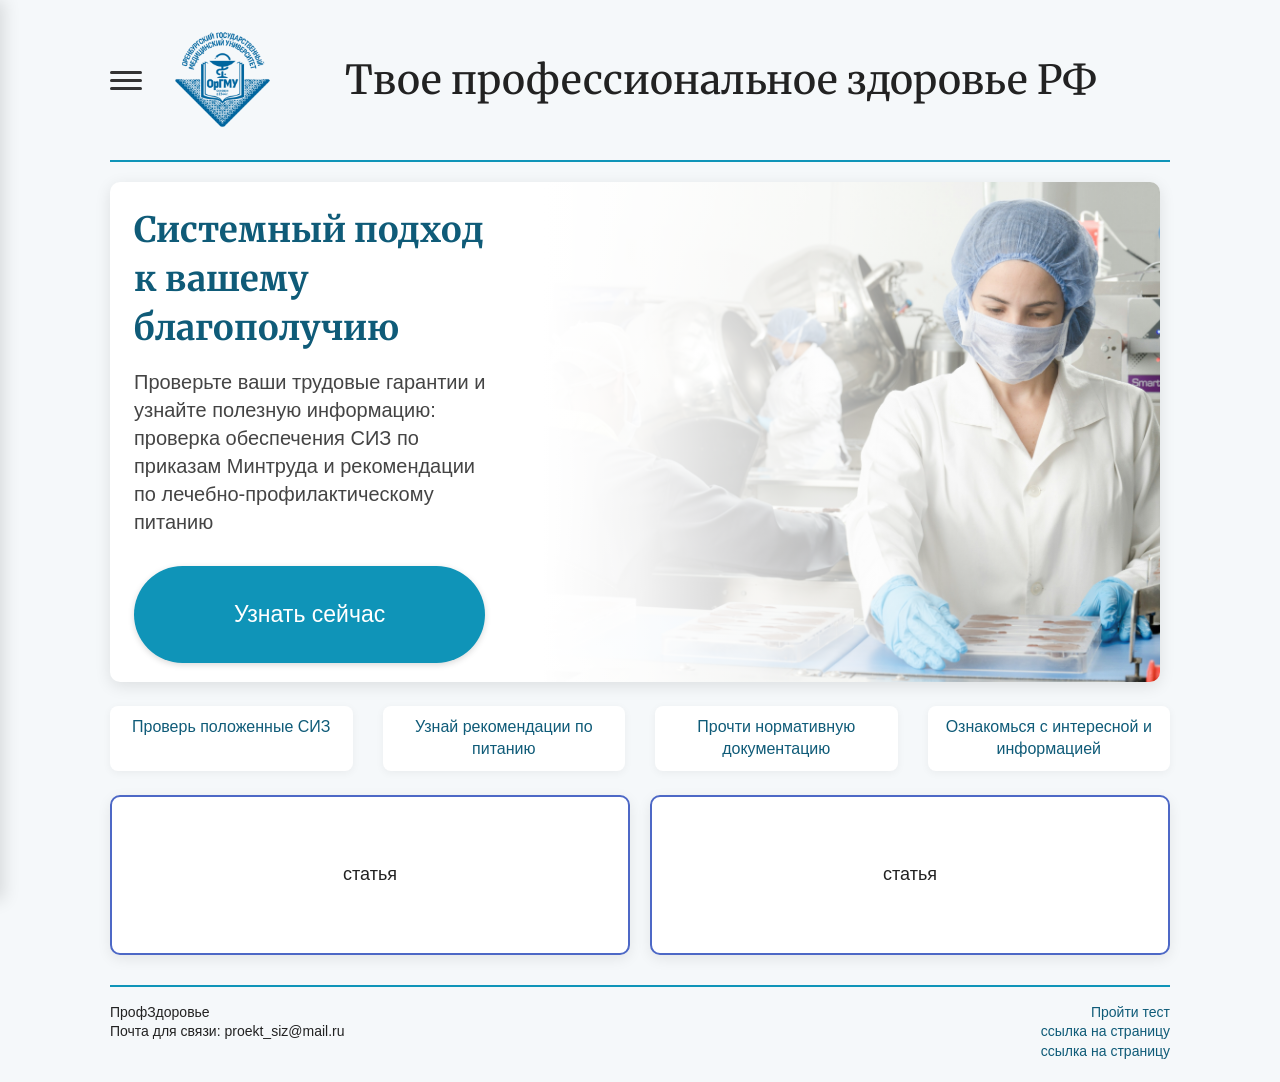
==== index.html @ 369a7823 "start" ====
<!DOCTYPE html>
<html lang="ru">
<head>
    <link rel="stylesheet" href="style.css">
    <meta charset="UTF-8">
    <title>Название проекта</title>
    <meta name="viewport" content="width=device-width, initial-scale=1.0">
    <link rel="preconnect" href="https://fonts.googleapis.com">
<link rel="preconnect" href="https://fonts.gstatic.com" crossorigin>
<link href="https://fonts.googleapis.com/css2?family=Merriweather:ital,opsz,wght@0,18..144,300..900;1,18..144,300..900&display=swap" rel="stylesheet">
    
</head>
<body>
<nav class="side-menu" id="sideMenu">
    <div class="side-menu__header">Меню</div>
    <a href="index.html" class="side-menu__item side-menu__item--active">Главная</a>
    <a href="page1.html" class="side-menu__item">Пройти тест</a>
    <a href="page2.html" class="side-menu__item">Нормативная документация</a>
    <a href="#" class="side-menu__item">Контакты</a>

    <div class="side-menu__footer">
        © 2025<br>
        ПрофЗдоровье
    </div>
</nav>

<div class="page">
    <!-- верх -->
    <div class="top-row">
        <div class="burger" id="burger">
            <span></span>
            <span></span>
            <span></span>
        </div>

        <!-- <div class="logo"> -->
            <img src="images/Logo.png">
        <!-- </div> -->

        <div class="site-title">Твое профессиональное здоровье РФ</div>
    </div>

    <div class="divider"></div>

    <!-- выпадающее меню, открывается по бургеру -->
   <!-- левое выдвигающееся меню -->



    <!-- баннер -->
    <section class="hero">
        <div class="hero-text">
            <h2 class="hero-title">Системный подхoд к вашему благополучию</h2>
            <p class="hero-p">
                Проверьте ваши трудовые гарантии и узнайте полезную информацию: проверка обеспечения СИЗ по приказам Минтруда и рекомендации по лечебно-профилактическому питанию
            </p>
            <button class="hero-button" id="heroButton" onclick="window.location.href='page1.html'" >Узнать сейчас</button>
        </div>
        <div class="hero-image">
            <i></i>
        </div>
    </section>

    <!-- четыре текста -->
    <div class="tabs">
        <div class="tabs-item">Проверь положенные СИЗ</div>
        <div class="tabs-item">Узнай рекомендации по питанию</div>
        <div class="tabs-item">Прочти нормативную документацию</div>
        <div class="tabs-item">Ознакомься с интересной и информацией</div>
    </div>

    <!-- статьи -->
    <section class="articles">
        <div class="article">статья</div>
        <div class="article">статья</div>
    </section>

    <!-- подвал -->
    <footer>
        <div class="footer-left">
            ПрофЗдоровье<br>
            Почта для связи: proekt_siz@mail.ru
        </div>
        <div class="footer-right">
            <a href="page1.html" class="footer-link">Пройти тест</a>
            <a href="#" class="footer-link">ссылка на страницу</a>
            <a href="#" class="footer-link">ссылка на страницу</a>
        </div>
    </footer>
</div>
    <script src="script.js"></script>

</body>
</html>
---- style.css ----
* {
    box-sizing: border-box;
    margin: 0;
    padding: 0;
}

body {
    font-family: Arial, sans-serif;
    background: #f5f8fa;
    color: #222;
    line-height: 1.4;
}

/* Контейнер */
.page {
    max-width: 1100px;
    margin: 0 auto;
    padding: 20px;
}

/* Шапка */
.top-row {
    display: flex;
    align-items: center;
    padding: 10px 0;
}

.burger {
    width: 32px;
    cursor: pointer;
}

.burger span {
    display: block;
    height: 3px;
    margin: 5px 0;
    background: #333;
    border-radius: 2px;
}

.logo {
    width: 100px;
    height: 100px;
    border: 2px solid #0f94b8;
    border-radius: 6px;
    display: flex;
    align-items: center;
    justify-content: center;
    font-size: 11px;
    color: #0f94b8;
    font-weight: bold;
    background: white;
    box-shadow: 0 0 6px rgba(0,0,0,0.08);
    margin-left: 30px;
}

img {
     width: 100px;
    height: 100px;
     margin-left: 30px;
}

.site-title {
    font-family: 'Merriweather', sans-serif;
    font-size: 40px;
    margin-left: auto;
    margin-right: auto;
    font-weight: 500;
    color: #222;
}

.divider {
    border-top: 2px solid #0f94b8;
    margin: 20px 0;
}

/* Выпадающее меню */
.nav {
    display: none;
    background: white;
    padding: 10px;
    border-radius: 8px;
    border: 1px solid #ddd;
    box-shadow: 0 4px 10px rgba(0,0,0,0.06);
    margin-bottom: 20px;
}

.nav.open {
    display: block;
}

.nav a {
    display: block;
    padding: 8px 6px;
    color: #0f5b78;
    text-decoration: none;
    border-radius: 4px;
}

.nav a:hover {
    background: #e8f6fb;
}

/* Баннер */
.hero {
    background: white;
    border-radius: 10px;
    display: flex;
    flex-wrap: wrap;
    overflow: hidden;
    box-shadow: 0 4px 16px rgba(0,0,0,0.1);
    margin-bottom: 24px;
     width: 1050px;
    height: 500px;
}

.hero-text {
    flex: 1 1 250px;
    padding: 24px;
}

.hero-title {
    font-size: 35px;
    margin-bottom: 15px;
    color: #0f5b78;
    font-family: 'Merriweather', sans-serif;
}

.hero-p {
    margin-bottom: 20px;
    font-size: 20px;
    color: #444;
}

.hero-button {
    display: inline-block;
    padding: 35px 100px;
    border-radius: 50px;
    background: #0f94b8;
    color: #fff;
    font-size: 23px;
    cursor: pointer;
    border: none;
    box-shadow: 0 2px 6px rgba(0,0,0,0.15);
    transition: 0.2s;
    margin-top: 10px;
   
}

.hero-button:hover {
    background: #0b7a96;
}

   .hero-image {
    flex: 0 0 650px;
    min-height: 220px;
    background-size: cover;
    background-position: center;
    background-repeat: no-repeat;
    /* КАРТИНКА + ГРАДИЕНТ */
    background-image:
       linear-gradient(
            to right,
            rgba(255,255,255,1) 5%,      /* почти сразу белый */
            rgba(255,255,255,0.95) 20%,  /* медленный переход */
            rgba(255,255,255,0.7) 50%,
            rgba(255,255,255,0.25) 75%,
            rgba(255,255,255,0) 100%
        ),

        url("images/maska.jpg");
}



/* 4 пункта */
.tabs {
    display: flex;
    justify-content: space-between;
    gap: 30px;
    margin: 24px 0;
    text-align: center;
}

.tabs-item {
    flex: 1;
    padding: 10px 0;
    background: white;
    border-radius: 8px;
    box-shadow: 0 2px 8px rgba(0,0,0,0.05);
    font-weight: 500;
    color: #0f5b78;
}

/* Статьи */
.articles {
    display: flex;
    flex-wrap: wrap;
    gap: 20px;
}

.article {
    flex: 1 1 300px;
    background: white;
    border-radius: 10px;
    min-height: 160px;
    display: flex;
    align-items: center;
    justify-content: center;
    border: 2px solid #4d68c6;
    font-size: 18px;
    box-shadow: 0 4px 14px rgba(0,0,0,0.08);
}

/* Подвал */
footer {
    border-top: 2px solid #0f94b8;
    padding-top: 16px;
    margin-top: 30px;
    display: flex;
    flex-wrap: wrap;
    gap: 20px;
    font-size: 14px;
}

.footer-left {
    flex: 1;
}

.footer-right {
    flex: 1;
    text-align: right;
}

.footer-link {
    display: block;
    color: #0f5b78;
    text-decoration: none;
}

.footer-link:hover {
    text-decoration: underline;
}

/* Адаптив */
@media (max-width: 700px) {
    .site-title {
        font-size: 28px;
    }

    .footer-right {
        text-align: left;
    }
}
/* ===== Левое выдвигающееся меню ===== */
.side-menu {
    position: fixed;
    top: 0;
    left: -260px; /* изначально прячем */
    width: 260px;
    height: 100vh;
    background: #ffffff;
    border-right: 2px solid #0f94b8;
    box-shadow: 4px 0 12px rgba(0,0,0,0.1);
    padding: 20px;
    transition: left 0.35s ease;
    z-index: 1000;
}

.side-menu.open {
    left: 0;
}

.side-menu a {
    display: block;
    padding: 12px 8px;
    text-decoration: none;
    color: #0f5b78;
    font-size: 17px;
    border-radius: 6px;
    margin-bottom: 6px;
}

.side-menu a:hover {
    background: #e8f6fb;
}

/* Сдвиг контента при открытом меню */
.page.shift {
    transform: translateX(160px);
    transition: transform 0.35s ease;
}

/* Анимация бургер-крестик */
.burger.active span:nth-child(1) {
    transform: rotate(45deg) translate(5px, 6px);
}
.burger.active span:nth-child(2) {
    opacity: 0;
}
.burger.active span:nth-child(3) {
    transform: rotate(-45deg) translate(6px, -7px);
}
.burger span {
    transition: 0.3s;
}
/* ===== КРАСИВОЕ ЛЕВОЕ МЕНЮ ===== */
.side-menu {
    position: fixed;
    top: 0;
    left: -260px;               /* спрятано слева */
    width: 260px;
    height: 100vh;
    background: linear-gradient(180deg, #ffffff 0%, #f3f9fc 100%);
    border-right: 2px solid #0f94b8;
    box-shadow: 4px 0 16px rgba(0,0,0,0.12);
    padding: 20px 18px;
    transition: left 0.35s ease;
    z-index: 9999;
    display: flex;
    flex-direction: column;
}

.side-menu.open {
    left: 0;
}

/* Заголовок меню */
.side-menu__header {
    font-size: 18px;
    font-weight: 600;
    color: #0f5b78;
    margin-bottom: 16px;
    padding-bottom: 10px;
    border-bottom: 1px solid rgba(15, 148, 184, 0.25);
}

/* Пункты меню */
.side-menu__item {
    display: block;
    padding: 10px 10px;
    margin-bottom: 6px;
    border-radius: 8px;
    text-decoration: none;
    color: #1f3f4f;
    font-size: 15px;
    transition: background 0.2s ease, transform 0.15s ease;
}

.side-menu__item:hover {
    background: #e8f6fb;
    transform: translateX(2px);
}

/* Активный пункт */
.side-menu__item--active {
    background: #0f94b8;
    color: #ffffff;
}

/* Подвал меню */
.side-menu__footer {
    margin-top: auto;
    font-size: 12px;
    color: #6c7a80;
    border-top: 1px solid rgba(15, 148, 184, 0.25);
    padding-top: 10px;
}

/* Сдвиг контента при открытом меню */
.page.shift {
    transform: translateX(160px);
    transition: transform 0.35s ease;
}

/* Анимация бургера */
.burger {
    width: 32px;
    cursor: pointer;
}

.burger span {
    display: block;
    height: 3px;
    margin: 5px 0;
    background: #333;
    border-radius: 2px;
    transition: 0.3s;
}

.burger.active span:nth-child(1) {
    transform: rotate(45deg) translate(5px, 6px);
}
.burger.active span:nth-child(2) {
    opacity: 0;
}
.burger.active span:nth-child(3) {
    transform: rotate(-45deg) translate(6px, -7px);
}


.test-page, .result-page {
    max-width: 800px;
}

.test-title {
    font-size: 28px;
    margin-bottom: 20px;
    color: #0f5b78;
}

.test-label {
    display: block;
    margin-bottom: 8px;
    font-weight: 500;
}

.test-select {
    padding: 8px 10px;
    border-radius: 6px;
    border: 1px solid #ccc;
    margin-bottom: 20px;
    min-width: 260px;
}

.prof-info {
    display: flex;
    align-items: center;
    gap: 20px;
    margin-top: 10px;
}

.prof-image {
    width: 160px;
    height: auto;
    border-radius: 10px;
    object-fit: cover;
    box-shadow: 0 4px 14px rgba(0,0,0,0.1);
}

.prof-text {
    font-size: 16px;
    color: #444;
}

.test-form {
    margin-top: 20px;
    padding: 16px;
    background: #ffffff;
    border-radius: 10px;
    box-shadow: 0 4px 12px rgba(0,0,0,0.06);
}

.test-subtitle {
    margin-bottom: 12px;
    font-size: 20px;
}

.siz-list {
    display: flex;
    flex-direction: column;
    gap: 8px;
}

.siz-item label {
    cursor: pointer;
}

.result-box {
    padding: 16px;
    background: #ffffff;
    border-radius: 10px;
    box-shadow: 0 4px 12px rgba(0,0,0,0.06);
    margin-top: 10px;
}
 
/* дизайн поиска для анкеты */

        .search-container {
            margin: 15px 0;
        }
        .search-input {
            width: 100%;
            padding: 10px;
            border: 1px solid #ccc;
            border-radius: 4px;
            font-size: 16px;
            box-sizing: border-box;
        }

        /* стилечки для нд */
        /* Стили для страницы документации */
.docs-content {
    max-width: 1100px;
    margin: 0 auto;
    padding: 20px;
}

.docs-title {
    font-family: 'Merriweather', sans-serif;
    font-size: 35px;
    margin-bottom: 20px;
    color: #0f5b78;
    text-align: center;
}

/* Сетка документов */
.docs-grid {
    display: flex;
    flex-direction: column;
    gap: 20px;
    margin-top: 30px;
}

.doc-card {
    background: white;
    border-radius: 10px;
    padding: 24px;
    box-shadow: 0 4px 16px rgba(0,0,0,0.1);
    display: flex;
    align-items: flex-start;
    gap: 20px;
    transition: transform 0.2s ease, box-shadow 0.2s ease;
    border: 1px solid #e1e8ed;
}

.doc-card:hover {
    transform: translateY(-2px);
    box-shadow: 0 6px 20px rgba(0,0,0,0.15);
}

.doc-icon {
    font-size: 32px;
    flex-shrink: 0;
    margin-top: 5px;
}

.doc-info {
    flex: 1;
}

.doc-title {
    font-size: 20px;
    margin-bottom: 8px;
    color: #0f5b78;
    font-family: 'Merriweather', sans-serif;
}

.doc-desc {
    color: #666;
    margin-bottom: 12px;
    line-height: 1.5;
}

.doc-meta {
    display: flex;
    gap: 20px;
    font-size: 14px;
    color: #888;
}

.doc-size, .doc-date {
    background: #f8f9fa;
    padding: 4px 8px;
    border-radius: 4px;
}

.doc-actions {
    display: flex;
    flex-direction: column;
    gap: 10px;
    min-width: 140px;
}

.view-btn, .download-btn {
    padding: 10px 16px;
    border: none;
    border-radius: 6px;
    cursor: pointer;
    font-size: 14px;
    transition: background 0.2s ease;
}

.view-btn {
    background: #0f94b8;
    color: white;
}

.view-btn:hover {
    background: #0b7a96;
}

.download-btn {
    background: #27ae60;
    color: white;
}

.download-btn:hover {
    background: #219653;
}

/* Окно просмотра документа */
.doc-viewer {
    display: none;
    background: white;
    border-radius: 10px;
    margin-top: 30px;
    box-shadow: 0 4px 20px rgba(0,0,0,0.15);
    border: 1px solid #e1e8ed;
}

.viewer-header {
    display: flex;
    justify-content: space-between;
    align-items: center;
    padding: 20px 24px;
    border-bottom: 2px solid #0f94b8;
    background: linear-gradient(135deg, #f8fdff 0%, #ffffff 100%);
}

.viewer-header h3 {
    color: #0f5b78;
    font-family: 'Merriweather', sans-serif;
    margin: 0;
}

.close-viewer {
    background: none;
    border: none;
    font-size: 24px;
    cursor: pointer;
    color: #666;
    padding: 0;
    width: 30px;
    height: 30px;
    border-radius: 50%;
    display: flex;
    align-items: center;
    justify-content: center;
}

.close-viewer:hover {
    background: #f0f0f0;
    color: #333;
}

.viewer-content {
    padding: 24px;
    max-height: 500px;
    overflow-y: auto;
    line-height: 1.6;
}

.viewer-content h4 {
    color: #0f5b78;
    margin: 20px 0 10px 0;
    font-family: 'Merriweather', sans-serif;
}

.viewer-content p {
    margin-bottom: 12px;
    color: #444;
}

/* Адаптивность */
@media (max-width: 768px) {
    .doc-card {
        flex-direction: column;
        text-align: center;
    }
    
    .doc-actions {
        flex-direction: row;
        justify-content: center;
        min-width: auto;
    }
    
    .doc-meta {
        justify-content: center;
    }
    
    .docs-title {
        font-size: 28px;
    }
}

@media (max-width: 480px) {
    .doc-actions {
        flex-direction: column;
    }
    
    .viewer-content {
        padding: 16px;
    }
}
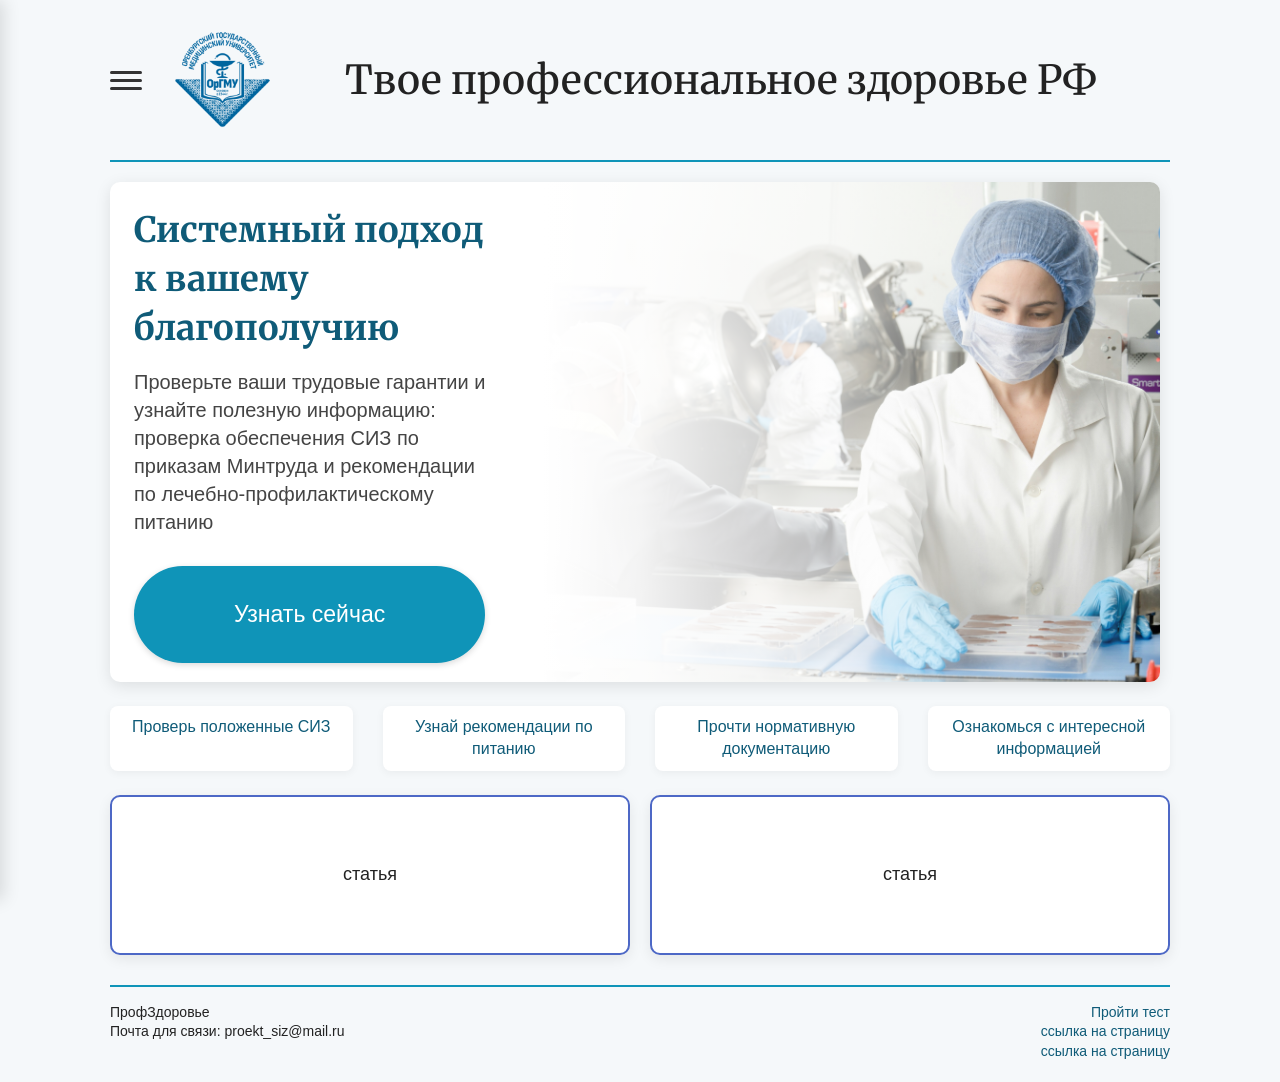
==== commit 5f31740c: "надо лпп" ====
--- a/index.html
+++ b/index.html
@@ -61,12 +61,12 @@
         </div>
     </section>
 
-    <!-- четыре текста -->
+    <!-- украшения -->
     <div class="tabs">
         <div class="tabs-item">Проверь положенные СИЗ</div>
         <div class="tabs-item">Узнай рекомендации по питанию</div>
         <div class="tabs-item">Прочти нормативную документацию</div>
-        <div class="tabs-item">Ознакомься с интересной и информацией</div>
+        <div class="tabs-item">Ознакомься с интересной информацией</div>
     </div>
 
     <!-- статьи -->
@@ -75,7 +75,7 @@
         <div class="article">статья</div>
     </section>
 
-    <!-- подвал -->
+    <!-- нижняя хуйня с ссылочками -->
     <footer>
         <div class="footer-left">
             ПрофЗдоровье<br>
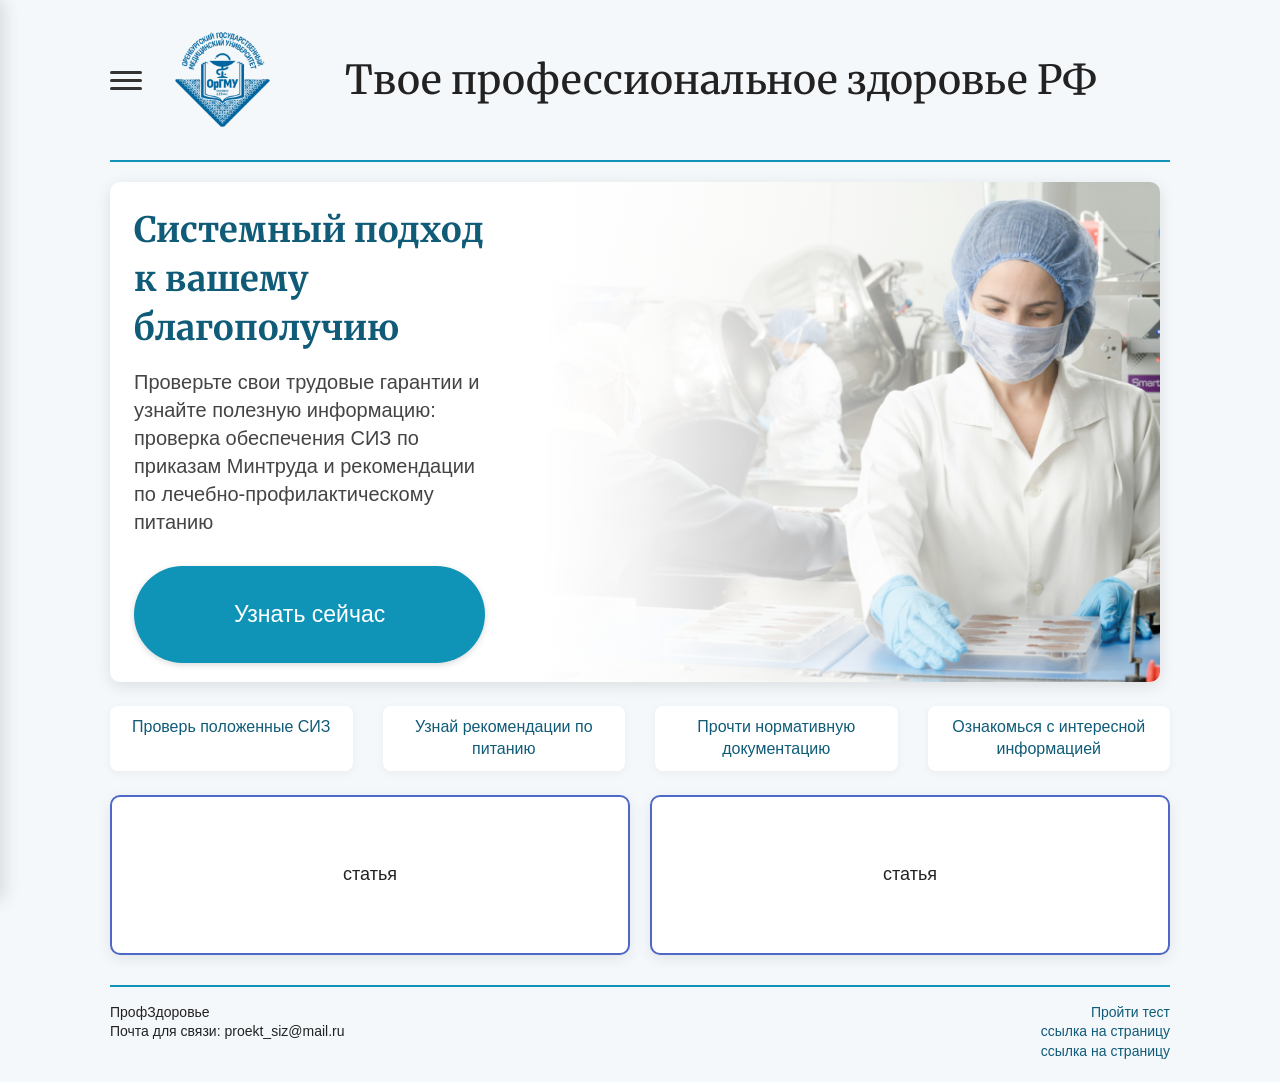
==== commit f0bc8f8e: "сломано" ====
--- a/index.html
+++ b/index.html
@@ -52,7 +52,7 @@
         <div class="hero-text">
             <h2 class="hero-title">Системный подхoд к вашему благополучию</h2>
             <p class="hero-p">
-                Проверьте ваши трудовые гарантии и узнайте полезную информацию: проверка обеспечения СИЗ по приказам Минтруда и рекомендации по лечебно-профилактическому питанию
+                Проверьте свои трудовые гарантии и узнайте полезную информацию: проверка обеспечения СИЗ по приказам Минтруда и рекомендации по лечебно-профилактическому питанию
             </p>
             <button class="hero-button" id="heroButton" onclick="window.location.href='page1.html'" >Узнать сейчас</button>
         </div>
